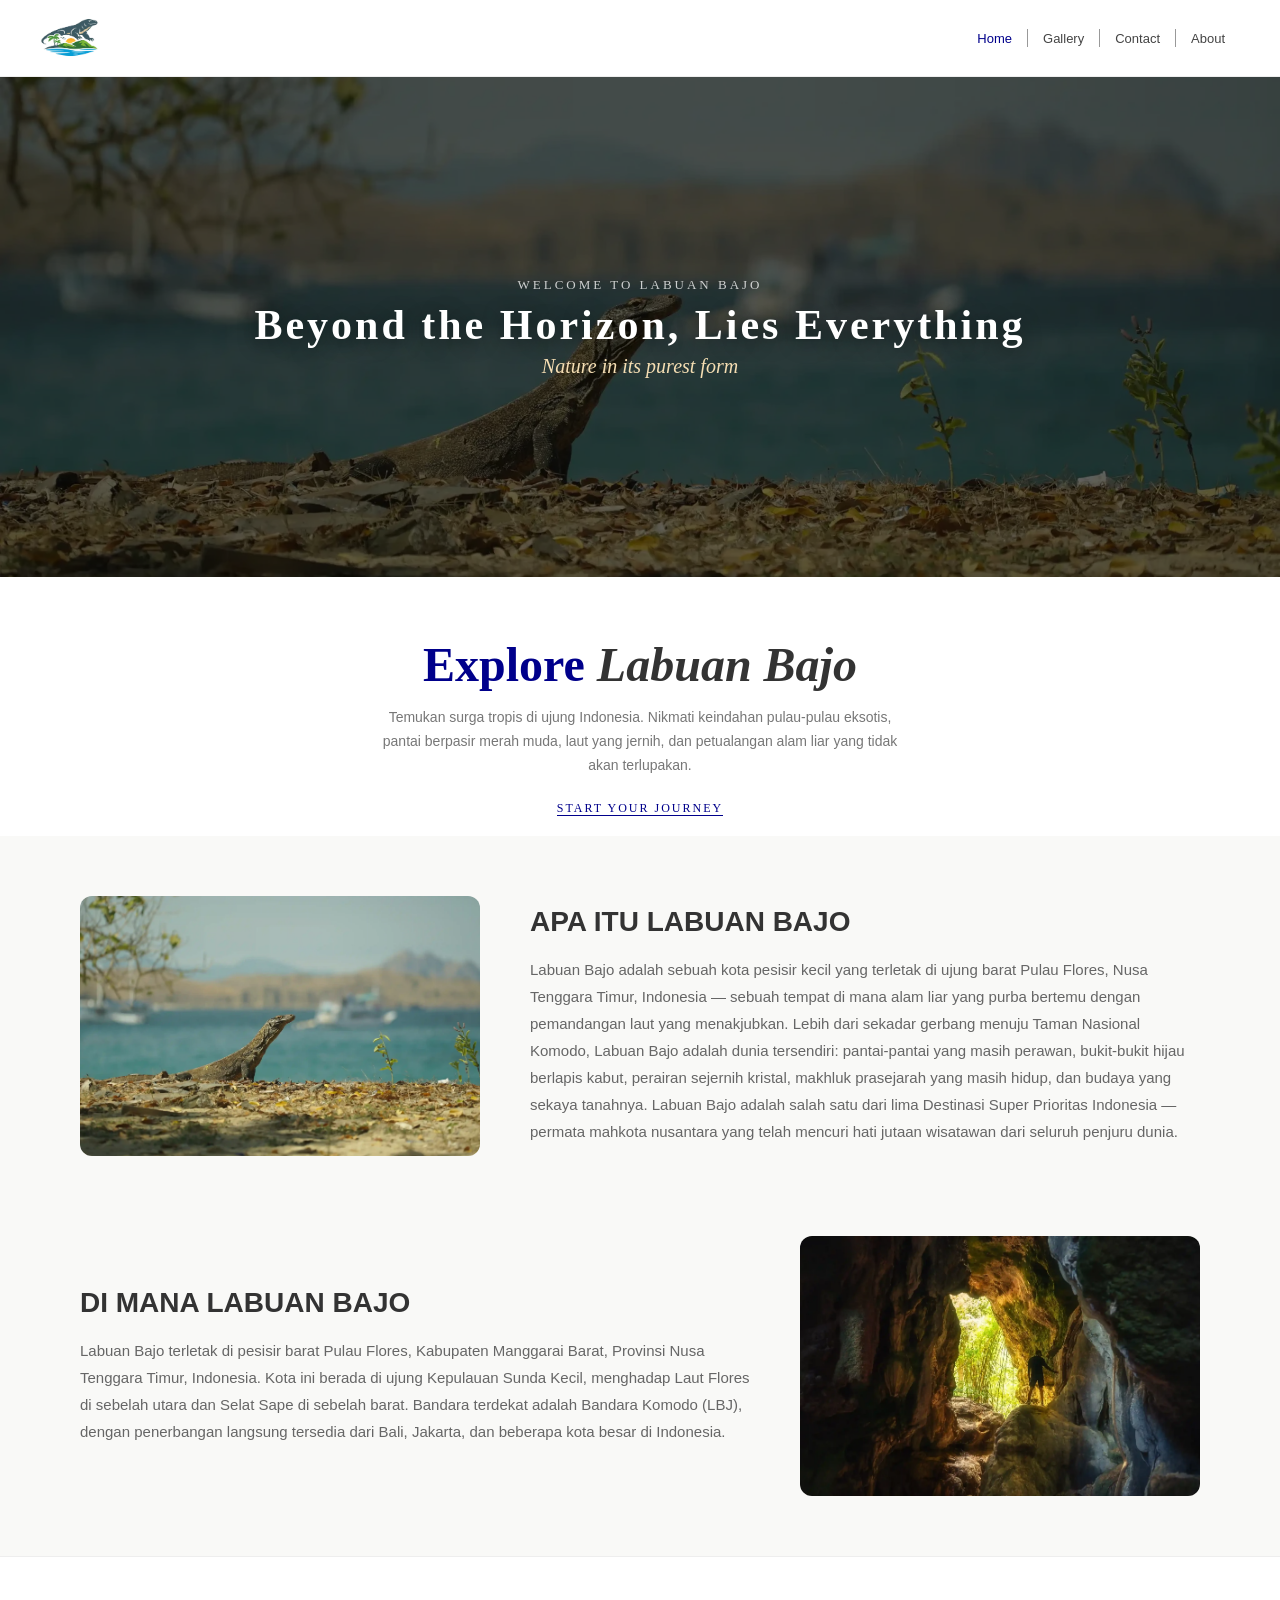
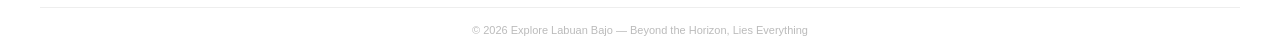
==== index.html @ ad3bce69 "add: initial commit" ====
<!DOCTYPE html>
<html lang="id">
  <head>
    <meta charset="UTF-8" />
    <meta name="viewport" content="width=device-width, initial-scale=1.0" />
    <title>BajoIslandTour - Beyond the Horizon, Lies Everything</title>
    <link rel="icon" type="image/avif" href="./img/Logo_Website_UTS.avif" />
    <style>
      * {
        margin: 0;
        padding: 0;
        box-sizing: border-box;
      }
      body {
        font-family: Georgia, serif;
        color: #333;
      }

      /* NAV */
      nav {
        display: flex;
        justify-content: space-between;
        align-items: center;
        padding: 14px 40px;
        background: #fff;
        border-bottom: 1px solid #eee;
        position: sticky;
        top: 0;
        z-index: 100;
        overflow: hidden;
      }
      nav .logo img {
        width: 60px;
      }
      nav ul {
        list-style: none;
        display: flex;
      }
      nav ul li {
        padding: 0 15px;
        border-right: 1px solid #999;
      }
      nav ul li:last-child {
        border-right: none;
      }
      nav ul li a {
        text-decoration: none;
        color: #444;
        font-family: Arial, sans-serif;
        font-size: 13px;
      }
      nav ul li a:hover {
        color: #00008b;
        font-weight: bold;
      }

      .active {
        color: #00008b;
      }

      /* HERO */
      .hero {
        position: relative;
        height: 500px;
        background-size: cover;
        background-position: center;
        background-repeat: no-repeat;
        display: flex;
        justify-content: center;
        align-items: center;
        text-align: center;
        color: #fff;
        transition: background-image 1s ease-in-out;
      }
      .hero p {
        font-size: 13px;
        letter-spacing: 2px;
        margin-bottom: 8px;
        opacity: 0.9;
        color: rgba(255, 255, 255, 0.85);
        letter-spacing: 3px;
      }
      .hero h1 {
        font-size: 42px;
        font-weight: bold;
        letter-spacing: 3px;
        margin-bottom: 6px;
        color: #fff;
        text-shadow: 0 4px 20px rgba(0, 0, 0, 0.45);
      }
      .hero em {
        font-style: italic;
        font-size: 20px;
        font-family: Georgia, serif;
        color: #f5deb3;
      }

      .overlay {
        position: absolute;
        inset: 0;
        background: rgba(0, 0, 0, 0.6);
      }
      /* text */
      .hero-content {
        position: relative;
        z-index: 2;
      }

      /* SECTION: Plants & Flowers */
      .intro {
        text-align: center;
        padding: 60px 40px 20px;
      }
      .intro h2 {
        font-size: 48px;
        color: #00008b;
      }
      .intro h2 em {
        font-family: Georgia, serif;
        font-style: italic;
        color: #333;
      }
      .intro p {
        max-width: 520px;
        margin: 14px auto 20px;
        color: #777;
        font-size: 14px;
        line-height: 1.7;
        font-family: Arial, sans-serif;
      }
      .intro a {
        font-size: 12px;
        letter-spacing: 2px;
        color: #00008b;
        text-decoration: none;
        border-bottom: 1px solid #00008b;
      }

      /* CONTENTS */
      .contents {
        display: flex;
        flex-direction: column;
        gap: 80px;
        padding: 60px 80px;
        background: #f9f9f7;
      }

      .content {
        display: flex;
        align-items: center;
        justify-content: space-between;
        gap: 50px;
      }

      .rightImg {
        flex-direction: row-reverse;
      }

      .content img {
        width: 400px;
        height: 260px;
        object-fit: cover;
        border-radius: 12px;
      }

      .content div {
        flex: 1;
      }

      .content h3 {
        font-size: 28px;
        margin-bottom: 18px;
        font-family: Arial, sans-serif;
      }

      .content p {
        font-size: 15px;
        color: #666;
        line-height: 1.8;
        font-family: Arial, sans-serif;
      }

      @media (max-width: 768px) {
        nav {
          padding: 14px 20px;
        }

        .content,
        .rightImg {
          flex-direction: column;
        }

        .content img {
          width: 100%;
        }

        .contents {
          padding: 40px 20px;
        }
      }

      /* FOOTER */
      footer {
        background: #fff;
        padding: 50px 40px 20px;
        border-top: 1px solid #eee;
      }
      .footer-bottom {
        text-align: center;
        font-size: 11px;
        color: #bbb;
        padding-top: 16px;
        border-top: 1px solid #eee;
        font-family: Arial, sans-serif;
      }
    </style>
  </head>
  <body>
    <!-- NAV -->
    <nav>
      <div class="logo"><img src="./img/Logo_Website_UTS.avif" /></div>
      <ul>
        <li><a class="active" href="./index.html">Home</a></li>
        <li><a href="./gallery.html">Gallery</a></li>
        <li><a href="./form.html">Contact</a></li>
        <li><a href="./about.html">About</a></li>
      </ul>
    </nav>

    <!-- HERO -->
    <section class="hero">
      <div class="overlay"></div>
      <div class="hero-content">
        <p>WELCOME TO LABUAN BAJO</p>
        <h1>Beyond the Horizon, Lies Everything</h1>
        <em>Nature in its purest form</em>
      </div>
    </section>

    <!-- INTRO -->
    <section class="intro">
      <h2>Explore <em>Labuan Bajo</em></h2>
      <p>
        Temukan surga tropis di ujung Indonesia. Nikmati keindahan pulau-pulau
        eksotis, pantai berpasir merah muda, laut yang jernih, dan petualangan
        alam liar yang tidak akan terlupakan.
      </p>
      <a href="#">START YOUR JOURNEY</a>
    </section>

    <!-- CONTENT -->
    <section class="contents">
      <div class="content leftImg">
        <img src="./img/Img1.webp" />
        <div class="text">
          <h3>APA ITU LABUAN BAJO</h3>
          <p>
            Labuan Bajo adalah sebuah kota pesisir kecil yang terletak di ujung
            barat Pulau Flores, Nusa Tenggara Timur, Indonesia — sebuah tempat
            di mana alam liar yang purba bertemu dengan pemandangan laut yang
            menakjubkan. Lebih dari sekadar gerbang menuju Taman Nasional
            Komodo, Labuan Bajo adalah dunia tersendiri: pantai-pantai yang
            masih perawan, bukit-bukit hijau berlapis kabut, perairan sejernih
            kristal, makhluk prasejarah yang masih hidup, dan budaya yang sekaya
            tanahnya. Labuan Bajo adalah salah satu dari lima Destinasi Super
            Prioritas Indonesia — permata mahkota nusantara yang telah mencuri
            hati jutaan wisatawan dari seluruh penjuru dunia.
          </p>
        </div>
      </div>
      <div class="content rightImg">
        <img src="./img/Img2.webp" />
        <div class="text">
          <h3>DI MANA LABUAN BAJO</h3>
          <p>
            Labuan Bajo terletak di pesisir barat Pulau Flores, Kabupaten
            Manggarai Barat, Provinsi Nusa Tenggara Timur, Indonesia. Kota ini
            berada di ujung Kepulauan Sunda Kecil, menghadap Laut Flores di
            sebelah utara dan Selat Sape di sebelah barat. Bandara terdekat
            adalah Bandara Komodo (LBJ), dengan penerbangan langsung tersedia
            dari Bali, Jakarta, dan beberapa kota besar di Indonesia.
          </p>
        </div>
      </div>
    </section>

    <!-- FOOTER -->
    <footer>
      <div class="footer-bottom">
        &copy; 2026 Explore Labuan Bajo — Beyond the Horizon, Lies Everything
      </div>
    </footer>

    <script>
      // ARRAY GAMBAR
      const images = [
        "./img/Img1.webp",
        "./img/Img2.webp",
        "./img/Img3.webp",
        "./img/Img4.webp",
        "./img/Img5.webp",
      ];

      // AMBIL HERO
      const hero = document.querySelector(".hero");

      // INDEX AWAL
      let current = 0;

      // SET GAMBAR PERTAMA
      hero.style.backgroundImage = `url(${images[current]})`;

      // FUNGSI GANTI GAMBAR
      function changeBackground() {
        current = (current + 1) % images.length;

        hero.style.backgroundImage = `url(${images[current]})`;
      }

      // AUTO SLIDE
      setInterval(changeBackground, 4000);
    </script>
  </body>
</html>
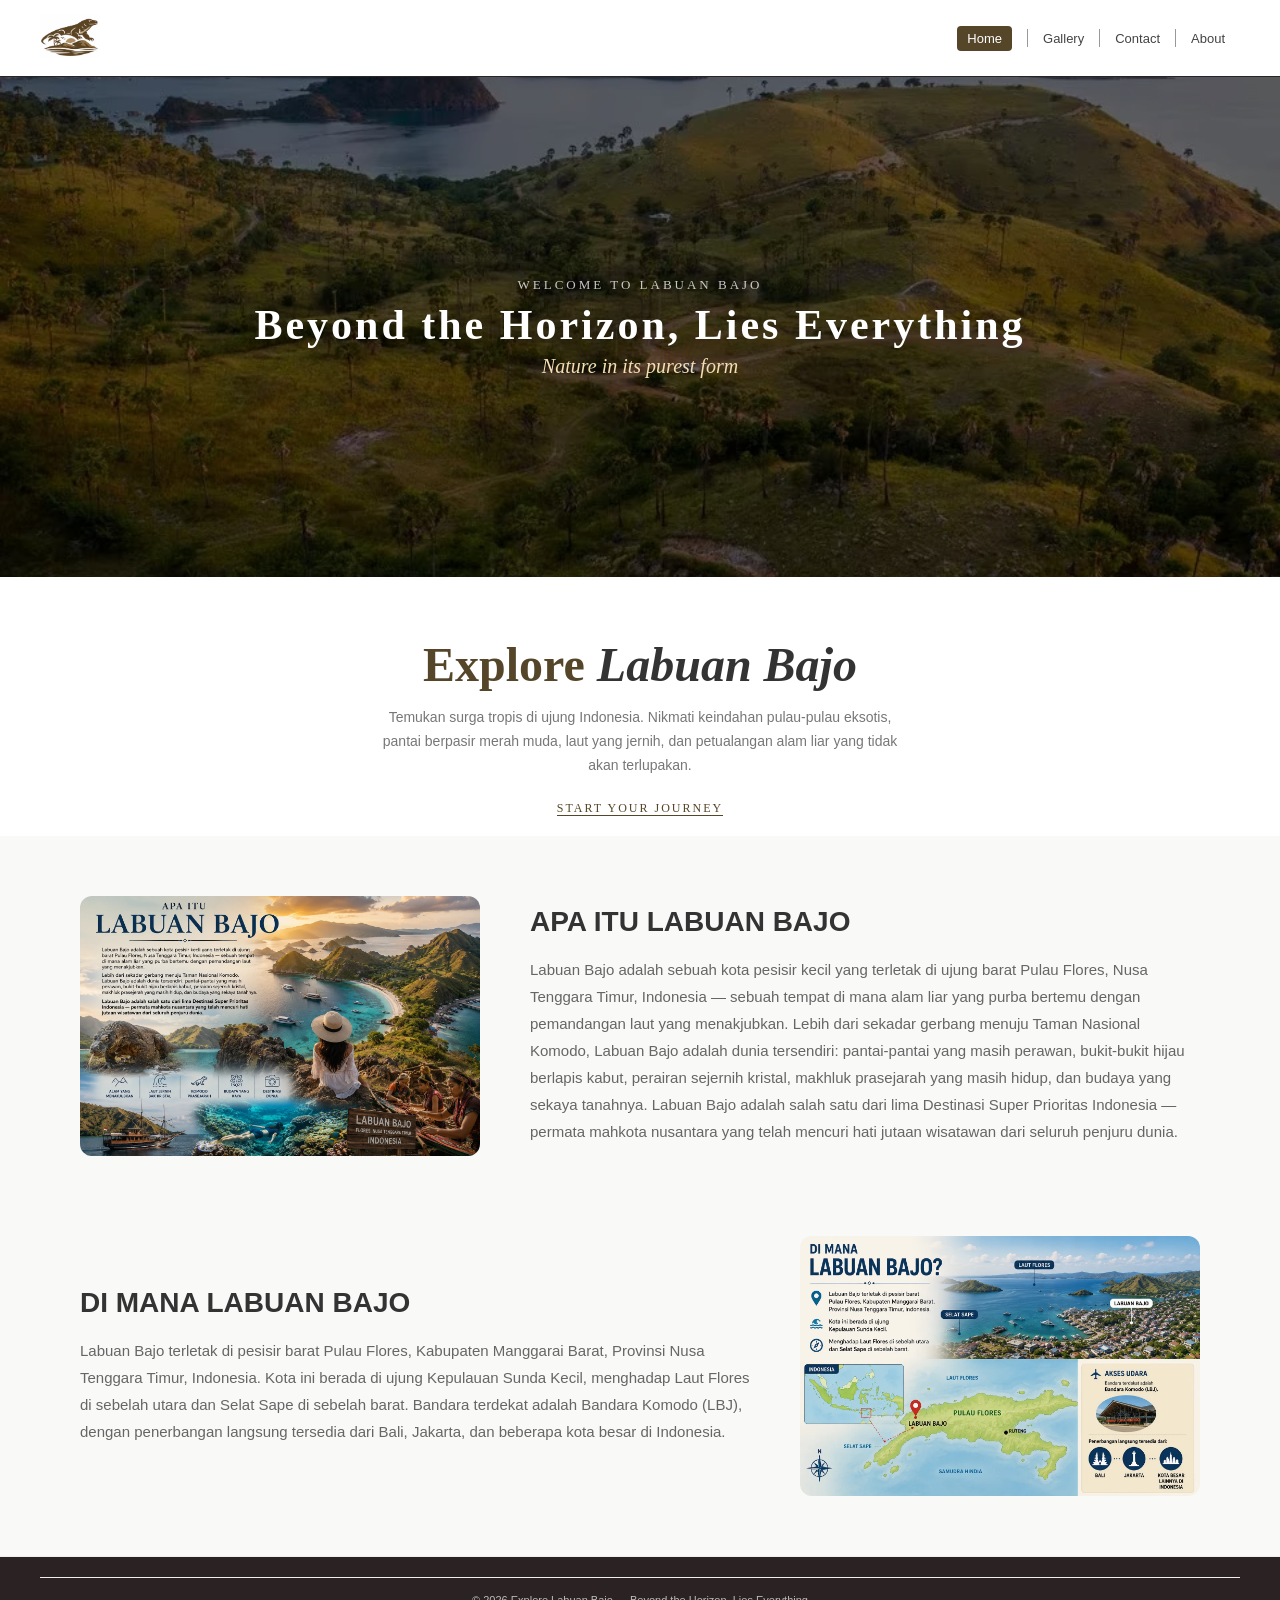
==== commit 4e823131: "add: melengkapi beberapa halaman" ====
--- a/index.html
+++ b/index.html
@@ -3,61 +3,12 @@
   <head>
     <meta charset="UTF-8" />
     <meta name="viewport" content="width=device-width, initial-scale=1.0" />
-    <title>BajoIslandTour - Beyond the Horizon, Lies Everything</title>
+    <title>
+      Main Page | BajoIslandTour - Beyond the Horizon, Lies Everything
+    </title>
     <link rel="icon" type="image/avif" href="./img/Logo_Website_UTS.avif" />
+    <link rel="stylesheet" href="./style.css" />
     <style>
-      * {
-        margin: 0;
-        padding: 0;
-        box-sizing: border-box;
-      }
-      body {
-        font-family: Georgia, serif;
-        color: #333;
-      }
-
-      /* NAV */
-      nav {
-        display: flex;
-        justify-content: space-between;
-        align-items: center;
-        padding: 14px 40px;
-        background: #fff;
-        border-bottom: 1px solid #eee;
-        position: sticky;
-        top: 0;
-        z-index: 100;
-        overflow: hidden;
-      }
-      nav .logo img {
-        width: 60px;
-      }
-      nav ul {
-        list-style: none;
-        display: flex;
-      }
-      nav ul li {
-        padding: 0 15px;
-        border-right: 1px solid #999;
-      }
-      nav ul li:last-child {
-        border-right: none;
-      }
-      nav ul li a {
-        text-decoration: none;
-        color: #444;
-        font-family: Arial, sans-serif;
-        font-size: 13px;
-      }
-      nav ul li a:hover {
-        color: #00008b;
-        font-weight: bold;
-      }
-
-      .active {
-        color: #00008b;
-      }
-
       /* HERO */
       .hero {
         position: relative;
@@ -100,7 +51,6 @@
         inset: 0;
         background: rgba(0, 0, 0, 0.6);
       }
-      /* text */
       .hero-content {
         position: relative;
         z-index: 2;
@@ -113,7 +63,7 @@
       }
       .intro h2 {
         font-size: 48px;
-        color: #00008b;
+        color: #55462a;
       }
       .intro h2 em {
         font-family: Georgia, serif;
@@ -131,9 +81,9 @@
       .intro a {
         font-size: 12px;
         letter-spacing: 2px;
-        color: #00008b;
+        color: #55462a;
         text-decoration: none;
-        border-bottom: 1px solid #00008b;
+        border-bottom: 1px solid #55462a;
       }
 
       /* CONTENTS */
@@ -197,21 +147,6 @@
         .contents {
           padding: 40px 20px;
         }
-      }
-
-      /* FOOTER */
-      footer {
-        background: #fff;
-        padding: 50px 40px 20px;
-        border-top: 1px solid #eee;
-      }
-      .footer-bottom {
-        text-align: center;
-        font-size: 11px;
-        color: #bbb;
-        padding-top: 16px;
-        border-top: 1px solid #eee;
-        font-family: Arial, sans-serif;
       }
     </style>
   </head>
@@ -291,15 +226,32 @@
       </div>
     </footer>
 
+    <script src="./script.js"></script>
     <script>
       // ARRAY GAMBAR
       const images = [
-        "./img/Img1.webp",
-        "./img/Img2.webp",
-        "./img/Img3.webp",
-        "./img/Img4.webp",
-        "./img/Img5.webp",
+        "./img/Gallery/BUKIT_CINTA_LOVE_HILL.webp",
+        "./img/Gallery/BUKIT_SYLVIA_SYLVIA_HILL.webp",
+        "./img/Gallery/CUNCA_RAMI_WATERFALL.webp",
+        "./img/Gallery/CUNCA_WULANG_WATERFALL.webp",
+        "./img/Gallery/GOA_BATU_CERMIN_MIRROR_STONE_CAVE.webp",
+        "./img/Gallery/GOAN_RANGKO_RANGKO_CAVE.webp",
+        "./img/Gallery/KOMODO_NATIONAL_PARK.webp",
+        "./img/Gallery/NUCA_MOLAS_NUCA_MOLAS_ISLAND.webp",
+        "./img/Gallery/SAWAH_LINGKO_SPIDER_WEB_RICE_FIELDS.webp",
       ];
+
+      function shuffleImages(array) {
+        for (let i = array.length - 1; i > 0; i--) {
+          const j = Math.floor(Math.random() * (i + 1));
+
+          [array[i], array[j]] = [array[j], array[i]];
+        }
+
+        return array;
+      }
+
+      shuffleImages(images);
 
       // AMBIL HERO
       const hero = document.querySelector(".hero");
--- a/style.css
+++ b/style.css
@@ -0,0 +1,80 @@
+* {
+  margin: 0;
+  padding: 0;
+  box-sizing: border-box;
+}
+body {
+  font-family: Georgia, serif;
+  color: #333;
+  opacity: 0;
+  transition: opacity 0.5s ease-in-out;
+}
+
+body.loaded {
+  opacity: 1;
+}
+
+/* NAV */
+nav {
+  display: flex;
+  justify-content: space-between;
+  align-items: center;
+  padding: 14px 40px;
+  background: #fff;
+  border-bottom: 1px solid #eee;
+  position: sticky;
+  top: 0;
+  z-index: 100;
+  overflow: hidden;
+  border-bottom: 1px solid #2b2323;
+}
+nav .logo img {
+  width: 60px;
+}
+nav ul {
+  list-style: none;
+  display: flex;
+}
+nav ul li {
+  padding: 0 15px;
+  border-right: 1px solid #999;
+}
+nav ul li:last-child {
+  border-right: none;
+}
+nav ul li a {
+  text-decoration: none;
+  color: #444;
+  font-family: Arial, sans-serif;
+  font-size: 13px;
+}
+nav ul li a:hover {
+  color: #55462a;
+}
+
+.active {
+  color: white;
+  background-color: #55462a;
+  padding: 5px 10px;
+  border-radius: 4px;
+}
+
+.active:hover {
+  color: white;
+  background-color: #55462a;
+}
+
+/* FOOTER */
+footer {
+  background: #2b2323;
+  padding: 20px 40px 20px;
+  border-top: 1px solid #eee;
+}
+.footer-bottom {
+  text-align: center;
+  font-size: 11px;
+  color: #bbb;
+  padding-top: 16px;
+  border-top: 1px solid #eee;
+  font-family: Arial, sans-serif;
+}
